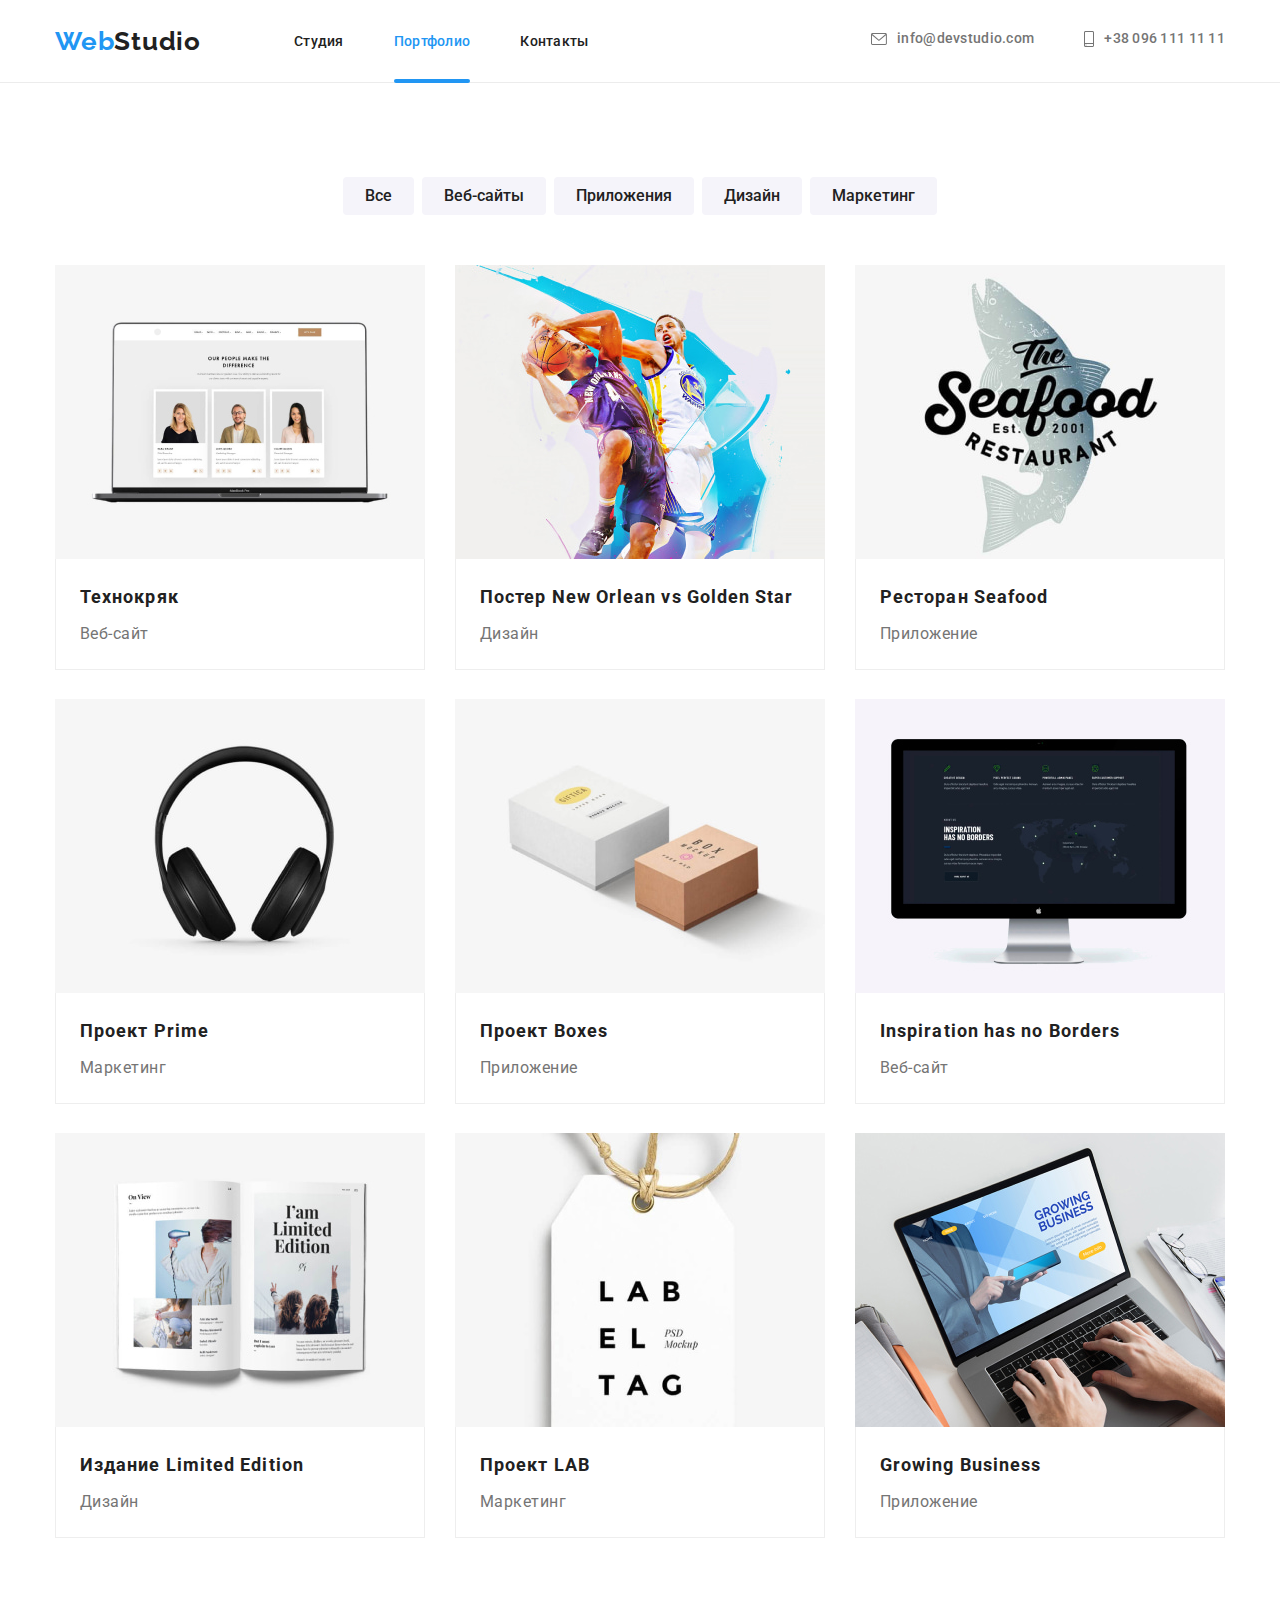
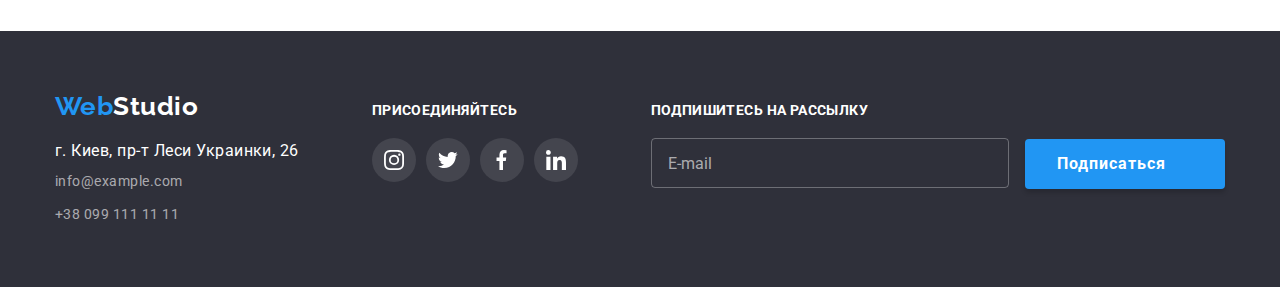
==== portfolio.html @ e4279a94 "create" ====
<!DOCTYPE html>
<html lang="en">
  <head>
    <meta charset="UTF-8" />
    <meta http-equiv="X-UA-Compatible" content="IE=edge" />
    <meta name="viewport" content="width=device-width, initial-scale=1.0" />
    <title>Portfolio</title>
    <link rel="preconnect" href="https://fonts.googleapis.com" />
    <link rel="preconnect" href="https://fonts.gstatic.com" crossorigin />
    <link
      href="https://fonts.googleapis.com/css2?family=Raleway:wght@700&family=Roboto:wght@400;500;700;900&display=swap"
      rel="stylesheet"
    />
    <link
      rel="stylesheet"
      href="https://cdnjs.cloudflare.com/ajax/libs/modern-normalize/1.1.0/modern-normalize.min.css"
    />
    <link rel="stylesheet" href="./css/style.css" />
  </head>
  <body>
    <header class="header">
      <div class="container container-header">
        <nav class="site-nav-list">
          <a href="./" class="logo"><span>Web</span>Studio</a>
          <ul class="nav">
            <li class="item nav-item"><a href="./" class="nav-link">Студия</a></li>
            <li class="item nav-item">
              <a href="./portfolio.html" class="nav-link current">Портфолио</a>
            </li>
            <li class="item nav-item"><a href="./" class="nav-link">Контакты</a></li>
          </ul>
        </nav>
        <ul class="auth-nav">
          <li class="item auth-nav-item">
            <a href="mailto:info@devstudio.com" class="auth-nav-link">
              <svg class="icon-envelope">
                <use href="./images/icons.svg#icon-envelope"></use>
              </svg>
              info@devstudio.com
            </a>
          </li>
          <li class="item auth-nav-item">
            <a href="tel:+380961111111" class="auth-nav-link">
              <svg class="icon-smartphone">
                <use href="./images/icons.svg#icon-smartphone"></use>
              </svg>
              +38 096 111 11 11</a
            >
          </li>
        </ul>
      </div>
    </header>
    <main>
      <section class="section portfolio">
        <div class="container">
          <h1 class="portfolio-title visually-hidden">Portfolio</h1>
          <ul class="filtr">
            <li class="item filtr-item"><button type="button" class="filtr-btn">Все</button></li>
            <li class="item filtr-item">
              <button type="button" class="filtr-btn">Веб-сайты</button>
            </li>
            <li class="item filtr-item">
              <button type="button" class="filtr-btn">Приложения</button>
            </li>
            <li class="item filtr-item">
              <button type="button" class="filtr-btn">Дизайн</button>
            </li>
            <li class="item filtr-item">
              <button type="button" class="filtr-btn">Маркетинг</button>
            </li>
          </ul>
          <ul class="projects">
            <li class="item projects-card">
              <a href="" class="link projects-card-link">
                <article>
                  <div class="card-thumb">
                    <img
                      src="./images/project-1.jpg"
                      alt="Скриншот сайта"
                      width="370"
                      class="project-img"
                    />
                    <div class="card-overley">
                      <p class="card-overlay-text">
                        Технокряк это современная площадка распространения коронавируса. Компании
                        используют эту платформу для цифрового шпионажа и атак на защищённые сервера
                        конкурентов.
                      </p>
                    </div>
                  </div>
                  <div class="card-title">
                    <h2 class="projects-title">Технокряк</h2>
                    <p class="projects-text">Веб-сайт</p>
                  </div>
                </article></a
              >
            </li>
            <li class="item projects-card">
              <a href="" class="link projects-card-link">
                <article>
                  <div class="card-thumb">
                    <img
                      src="./images/project-2.jpg"
                      alt="Постер баскетболисты"
                      width="370"
                      class="project-img"
                    />
                    <div class="card-overley">
                      <p class="card-overlay-text">
                        Технокряк это современная площадка распространения коронавируса. Компании
                        используют эту платформу для цифрового шпионажа и атак на защищённые сервера
                        конкурентов.
                      </p>
                    </div>
                  </div>
                  <div class="card-title">
                    <h2 class="projects-title">Постер New Orlean vs Golden Star</h2>
                    <p class="projects-text">Дизайн</p>
                  </div>
                </article></a
              >
            </li>
            <li class="item projects-card">
              <a href="" class="link projects-card-link">
                <article>
                  <div class="card-thumb">
                    <img
                      src="./images/project-3.jpg"
                      alt="Логотип ресторана"
                      width="370"
                      class="project-img"
                    />
                    <div class="card-overley">
                      <p class="card-overlay-text">
                        Технокряк это современная площадка распространения коронавируса. Компании
                        используют эту платформу для цифрового шпионажа и атак на защищённые сервера
                        конкурентов.
                      </p>
                    </div>
                  </div>
                  <div class="card-title">
                    <h2 class="projects-title">Ресторан Seafood</h2>
                    <p class="projects-text">Приложение</p>
                  </div>
                </article></a
              >
            </li>
            <li class="item projects-card">
              <a href="" class="link projects-card-link">
                <article>
                  <div class="card-thumb">
                    <img
                      src="./images/project-4.jpg"
                      alt="Наушники"
                      width="370"
                      class="project-img"
                    />
                    <div class="card-overley">
                      <p class="card-overlay-text">
                        Технокряк это современная площадка распространения коронавируса. Компании
                        используют эту платформу для цифрового шпионажа и атак на защищённые сервера
                        конкурентов.
                      </p>
                    </div>
                  </div>
                  <div class="card-title">
                    <h2 class="projects-title">Проект Prime</h2>
                    <p class="projects-text">Маркетинг</p>
                  </div>
                </article></a
              >
            </li>
            <li class="item projects-card">
              <a href="" class="link projects-card-link">
                <article>
                  <div class="card-thumb">
                    <img
                      src="./images/project-5.jpg"
                      alt="Коробки"
                      width="370"
                      class="project-img"
                    />
                    <div class="card-overley">
                      <p class="card-overlay-text">
                        Технокряк это современная площадка распространения коронавируса. Компании
                        используют эту платформу для цифрового шпионажа и атак на защищённые сервера
                        конкурентов.
                      </p>
                    </div>
                  </div>
                  <div class="card-title">
                    <h2 class="projects-title">Проект Boxes</h2>
                    <p class="projects-text">Приложение</p>
                  </div>
                </article></a
              >
            </li>
            <li class="item projects-card">
              <a href="" class="link projects-card-link">
                <article>
                  <div class="card-thumb">
                    <img
                      src="./images/project-6.jpg"
                      alt="Скриншот сайта"
                      width="370"
                      class="project-img"
                    />
                    <div class="card-overley">
                      <p class="card-overlay-text">
                        Технокряк это современная площадка распространения коронавируса. Компании
                        используют эту платформу для цифрового шпионажа и атак на защищённые сервера
                        конкурентов.
                      </p>
                    </div>
                  </div>
                  <div class="card-title">
                    <h2 class="projects-title">Inspiration has no Borders</h2>
                    <p class="projects-text">Веб-сайт</p>
                  </div>
                </article></a
              >
            </li>
            <li class="item projects-card">
              <a href="" class="link projects-card-link">
                <article>
                  <div class="card-thumb">
                    <img
                      src="./images/project-7.jpg"
                      alt="Брошюра"
                      width="370"
                      class="project-img"
                    />
                    <div class="card-overley">
                      <p class="card-overlay-text">
                        Технокряк это современная площадка распространения коронавируса. Компании
                        используют эту платформу для цифрового шпионажа и атак на защищённые сервера
                        конкурентов.
                      </p>
                    </div>
                  </div>
                  <div class="card-title">
                    <h2 class="projects-title">Издание Limited Edition</h2>
                    <p class="projects-text">Дизайн</p>
                  </div>
                </article></a
              >
            </li>
            <li class="item projects-card">
              <a href="" class="link projects-card-link">
                <article>
                  <div class="card-thumb">
                    <img src="./images/project-8.jpg" alt="Бирка" width="370" class="project-img" />
                    <div class="card-overley">
                      <p class="card-overlay-text">
                        Технокряк это современная площадка распространения коронавируса. Компании
                        используют эту платформу для цифрового шпионажа и атак на защищённые сервера
                        конкурентов.
                      </p>
                    </div>
                  </div>
                  <div class="card-title">
                    <h2 class="projects-title">Проект LAB</h2>
                    <p class="projects-text">Маркетинг</p>
                  </div>
                </article></a
              >
            </li>
            <li class="item projects-card">
              <a href="" class="link projects-card-link">
                <article>
                  <div class="card-thumb">
                    <img
                      src="./images/project-9.jpg"
                      alt="Ноутбук"
                      width="370"
                      class="project-img"
                    />
                    <div class="card-overley">
                      <p class="card-overlay-text">
                        Технокряк это современная площадка распространения коронавируса. Компании
                        используют эту платформу для цифрового шпионажа и атак на защищённые сервера
                        конкурентов.
                      </p>
                    </div>
                  </div>
                  <div class="card-title">
                    <h2 class="projects-title">Growing Business</h2>
                    <p class="projects-text">Приложение</p>
                  </div>
                </article></a
              >
            </li>
          </ul>
        </div>
      </section>
    </main>
    <footer class="footer">
      <div class="container footer-container">
        <div class="contacts">
          <a href="./" class="logo-footer"><span>Web</span>Studio</a>
          <address>
            <ul class="address-list">
              <li class="item adress-list-item">
                <a href="https://goo.gl/maps/uek1uiBaMwYKSRGh7" class="link address"
                  >г. Киев, пр-т Леси Украинки, 26</a
                >
              </li>
              <li class="item adress-list-item">
                <a href="mailto:info@example.com" class="link mail">info@example.com</a>
              </li>
              <li class="item adress-list-item">
                <a href="tel:+380991111111" class="link tel">+38 099 111 11 11</a>
              </li>
            </ul>
          </address>
        </div>

        <div class="subscribe">
          <h3 class="subscribe-title">присоединяйтесь</h3>
          <ul class="subscribe-list">
            <li class="item subscribe-item">
              <a href="#" class="footer-icon-social">
                <svg class="icon-social">
                  <use href="./images/icons.svg#icon-instagram"></use>
                </svg>
              </a>
            </li>
            <li class="item subscribe-item">
              <a href="#" class="footer-icon-social">
                <svg class="icon-social">
                  <use href="./images/icons.svg#icon-twitter"></use>
                </svg>
              </a>
            </li>
            <li class="item subscribe-item">
              <a href="#" class="footer-icon-social">
                <svg class="icon-social">
                  <use href="./images/icons.svg#icon-facebook"></use>
                </svg>
              </a>
            </li>
            <li class="item subscribe-item">
              <a href="#" class="footer-icon-social">
                <svg class="icon-social">
                  <use href="./images/icons.svg#icon-linkedin"></use>
                </svg>
              </a>
            </li>
          </ul>
        </div>
        <form class="mailing">
          <h3 class="subscribe-title">Подпишитесь на рассылку</h3>
          <label name="" class="subscribe-form">
            <input type="text" placeholder="E-mail" class="subscribe-submit" />
          </label>
          <button type="submit" class="subscribe-btn">Подписаться</button>
        </form>
      </div>
    </footer>
  </body>
</html>
---- css/style.css ----
/* Палитра цветов 
    основной цвет фона  #FFFFFF
    доп цвет фона #F5F4FA;

    основной цвет текста #212121
    доп цвет текста #757575
    белый текст #FFFFFF

    акцентный цвет #2196F3

    цвет футер #2F303A;
*/

/* Fonts
logo : Raleway Weight  700 
header: Roboto Weight 500
hero: Roboto Weight 900
hero-btn^ Roboto Weight 700
h2,  Roboto Weight 700
text Roboto Weight 400
h3 Roboto Weight 500
footer adress Roboto Weight 400
portfolio-btn Roboto Weight 500

*/

:root {
  --text-color: #212121;
  --text-color-add: #757575;
  --accent-color: #2196f3;
  --primary-white-color: #ffffff;
  --secondary-background-color: #f5f4fa;
  --background-color-add: #2f303a;
  --project-card-gap: 30px;
  --social-link-color: #afb1b8;
}

body {
  background-color: var(--primary-white-color);
  font-family: 'Roboto', sans-serif;
  letter-spacing: 0.03em;
}

.item {
  list-style: none;
  padding: 0;
  margin: 0;
}
.link {
  text-decoration: none;
  font-style: normal;
}

h1,
h2,
h3,
h4,
h5,
h6,
p,
ul {
  margin-top: 0;
  margin-bottom: 0;
  padding-left: 0;
  padding-right: 0;
}

img {
  display: block;
  max-width: 100%;
  height: auto;
}

.container {
  width: 1200px;
  padding-left: 15px;
  padding-right: 15px;
  margin-left: auto;
  margin-right: auto;
}

.visually-hidden {
  position: absolute;
  clip: rect(0 0 0 0);
  width: 1px;
  height: 1px;
  margin: -1px;
}

/* Header */

.header {
  border-bottom: 1px solid #ececec;
}
.container-header {
  display: flex;
  align-items: center;
}

.logo {
  font-family: 'Raleway', sans-serif;
  letter-spacing: 0.03em;
  font-weight: 700;
  font-size: 26px;
  line-height: 1.19;
  text-decoration: none;
  color: var(--text-color);
  margin-right: 93px;
}

.logo span {
  color: var(--accent-color);
}
.site-nav-list {
  display: flex;
  align-items: center;
}
.nav {
  display: flex;
  padding-top: 32px;
  padding-bottom: 32px;
}

.nav-item:not(:last-child) {
  margin-right: 50px;
}

.nav-link,
.auth-nav-link {
  font-weight: 500;
  font-size: 14px;
  line-height: 1.14;
  letter-spacing: 0.02em;
  text-decoration: none;
  color: var(--text-color);
  transition: color 250ms cubic-bezier(0.4, 0, 0.2, 1);
}
.nav-link:hover,
.nav-link:focus {
  color: var(--accent-color);
}
.nav .nav-link.current {
  position: relative;
  color: var(--accent-color);
  padding-bottom: 32px;
}

.current::before {
  display: inline-block;
  content: '';
  background-color: var(--accent-color);
  height: 4px;
  width: 100%;
  border-radius: 2px;
  position: absolute;
  bottom: 0;
  left: 0;
  margin-bottom: -2px;
}

.auth-nav {
  display: flex;
  margin-left: auto;
}

.icon-envelope {
  margin-right: 10px;
  width: 16px;
  height: 12px;
  fill: currentColor;
}

.icon-smartphone {
  margin-right: 10px;
  width: 10px;
  height: 16px;
  fill: currentColor;
}

.auth-nav-item:not(:first-child) {
  margin-left: 50px;
}

.auth-nav-link {
  color: var(--text-color-add);
  display: inline-flex;
  align-items: center;
  transition: color 250ms cubic-bezier(0.4, 0, 0.2, 1);
}

.auth-nav-link:hover,
.auth-nav-link:focus {
  color: var(--accent-color);
}
/* body */
/* Hero section */
.hero {
  max-width: 1600px;
  margin-left: auto;
  margin-right: auto;
  background-image: linear-gradient(rgba(47, 48, 58, 0.4), rgba(47, 48, 58, 0.4)),
    url('../images/background-hero.jpg');
  background-color: var(--background-color-add);
  background-size: cover;
  background-repeat: no-repeat;
  background-position: center;
  text-align: center;
  padding-top: 200px;
  padding-bottom: 200px;
}
.hero-title {
  margin-bottom: 30px;
  font-weight: 900;
  font-size: 44px;
  line-height: 1.36;
  letter-spacing: 0.06em;
  text-transform: uppercase;
  color: var(--primary-white-color);
}

.hero-btn,
.modal-submit-button,
.subscribe-btn {
  font-family: inherit;
  font-weight: 700;
  font-size: 16px;
  line-height: 1.88;
  letter-spacing: 0.06em;
  display: inline-block;
  color: var(--primary-white-color);
  background-color: var(--accent-color);
  border: none;
  min-width: 200px;
  border-radius: 4px;
  box-shadow: 0px 4px 4px rgba(0, 0, 0, 0.15);
  cursor: pointer;
  padding: 10px 32px;
  transition: background-color 250ms cubic-bezier(0.4, 0, 0.2, 1);
}

.hero-btn:hover,
.hero-btn:focus {
  background-color: #188ce8;
}
/* Particular section */
.section {
  padding-top: 94px;
  padding-bottom: 94px;
}

.particular {
  padding-bottom: 0;
}
.icon-block {
  width: 270px;
  height: 120px;
  margin-bottom: 30px;
  display: flex;
  justify-content: center;
  align-items: center;
  background-color: var(--secondary-background-color);
}
.icon-particular {
  width: 70px;
  height: 70px;
}
.particular-list {
  display: flex;
}
.particular-item {
  margin-right: 30px;
}

.particular-item:last-child {
  margin-right: 0;
}

.section-title {
  font-weight: 700;
  font-size: 36px;
  line-height: 1.17;
  text-align: center;
  color: var(--text-color);
  margin-bottom: 50px;
}

.particular-title {
  font-weight: 700;
  font-size: 14px;
  line-height: 1.14;
  text-transform: uppercase;
  color: var(--text-color);
  margin-bottom: 10px;
}

.particular-text {
  font-size: 14px;
  line-height: 1.71;
  color: var(--text-color-add);
}

/* Works-section */
.works-list {
  display: flex;
  justify-content: center;
}
.work-item {
  position: relative;
}

.work-item:not(:last-child) {
  margin-right: 30px;
}

.work-item-title {
  display: flex;
  font-weight: 700;
  font-size: 14px;
  line-height: 1.14;
  letter-spacing: 0.03em;
  text-transform: uppercase;
  color: var(--primary-white-color);
  background-color: rgba(47, 48, 58, 0.8);
  width: 100%;
  position: absolute;
  bottom: 0;
  left: 0;
  height: 70px;
  align-items: center;
  justify-content: center;
}

/* Command section */
.command {
  background-color: var(--secondary-background-color);
}

.command-list {
  display: flex;
}

.command-card {
  background-color: var(--primary-white-color);
  border-radius: 4px;
  box-shadow: 0px 1px 3px rgba(0, 0, 0, 0.12), 0px 1px 1px rgba(0, 0, 0, 0.14),
    0px 2px 1px rgba(0, 0, 0, 0.2);
  text-align: center;
  margin-right: 30px;
  overflow: hidden;
}

.command-card:last-child {
  margin-right: 0;
}

.command-card-title {
  padding: 30px 0;
}

.command-title {
  font-weight: 500;
  font-size: 16px;
  line-height: 1.19;
  color: var(--text-color);
  margin-bottom: 10px;
}

.command-text {
  margin-bottom: 16px;
  font-size: 16px;
  line-height: 1.19;
  color: var(--text-color-add);
}
.social-item {
  display: flex;
  justify-content: center;
}

.social-link {
  display: flex;
  justify-content: center;
  align-items: center;
  border-radius: 50%;
  height: 44px;
  width: 44px;
  color: var(--social-link-color);
  transition: color 250ms cubic-bezier(0.4, 0, 0.2, 1),
    background-color 250ms cubic-bezier(0.4, 0, 0.2, 1);
}

.social-link-item:not(:last-child) {
  margin-right: 10px;
}

.social-link:hover,
.social-link:focus {
  background-color: var(--accent-color);
  color: var(--primary-white-color);
}

.icon-social {
  width: 20px;
  height: 20px;
  fill: currentColor;
}

/* Client-section */
.client-list {
  display: flex;
  justify-content: center;
  margin-left: auto;
  margin-right: auto;
}

.client-item {
  width: 170px;
  height: 92px;

  margin-right: 30px;
}

.client-item:last-child {
  margin-right: 0;
}
.client-link {
  display: flex;
  justify-content: center;
  align-items: center;
  width: 100%;
  height: 100%;
  border: 1px solid var(--social-link-color);
  border-radius: 4px;
  color: var(--social-link-color);
  transition: color 250ms cubic-bezier(0.4, 0, 0.2, 1),
    border-color 250ms cubic-bezier(0.4, 0, 0.2, 1);
}

.icon-client {
  fill: currentColor;
  width: 106px;
  height: 60px;
}
.client-link:hover,
.client-link:focus {
  color: var(--accent-color);
  border-color: var(--accent-color);
}

/* Footer */

.footer {
  background-color: var(--background-color-add);
  padding-top: 60px;
  padding-bottom: 60px;
}
.footer-container {
  display: flex;
  align-items: baseline;
  justify-content: space-between;
}

.subscribe-title {
  font-weight: 700;
  font-size: 14px;
  line-height: 16px;
  letter-spacing: 0.03em;
  text-transform: uppercase;
  color: var(--primary-white-color);
}

.subscribe-list {
  display: flex;
  margin-top: 20px;
}

.subscribe-btn:hover,
.subscribe-btn:focus {
  background-color: #188ce8;
}

.logo-footer {
  display: inline-block;
  margin-bottom: 20px;
  font-family: Raleway;
  font-weight: 700;
  font-size: 26px;
  line-height: 1.19;
  text-decoration: none;
  color: var(--primary-white-color);
}

.logo-footer span {
  color: var(--accent-color);
}

.adress-list-item:not(:last-child) {
  margin-bottom: 9px;
}
.footer .address {
  color: var(--primary-white-color);
}

.footer .mail,
.footer .tel {
  font-size: 14px;
  line-height: 1.71;
  color: rgba(255, 255, 255, 0.6);
}
.subscribe-item:not(:last-child) {
  margin-right: 10px;
}

.footer-icon-social {
  height: 44px;
  width: 44px;
  display: flex;
  justify-content: center;
  align-items: center;
  border-radius: 50%;
  color: var(--primary-white-color);
  background-color: rgba(255, 255, 255, 0.1);
  transition: color 250ms cubic-bezier(0.4, 0, 0.2, 1),
    background-color 250ms cubic-bezier(0.4, 0, 0.2, 1);
}

.footer-icon-social:last-child {
  margin-right: 0;
}

.footer-icon-social:hover,
.footer-icon-social:focus {
  background-color: var(--accent-color);
}

.subscribe-form {
  display: inline-block;
  margin-right: 12px;
  margin-top: 20px;
}

.subscribe-submit {
  width: 358px;
  height: 50px;
  border: 1px solid rgba(255, 255, 255, 0.3);
  border-radius: 4px;
  background-color: transparent;
  padding: 15px 16px;
  color: rgba(255, 255, 255, 0.6);
  font-family: inherit;
}

.subscribe-submit::placeholder {
  color: rgba(255, 255, 255, 0.6);
}
.subscribe-btn {
  display: inline-flex;
  align-items: center;
}

.send-icon {
  width: 24px;
  height: 24px;
  fill: var(--primary-white-color);
  margin-left: 10px;
}
/* Portfolio */

/* Filtr */
.filtr {
  display: flex;
  justify-content: center;
  margin-bottom: 50px;
}
.filtr-item {
  margin-right: 8px;
}

.filtr-item:last-child {
  margin-right: 0;
}

.filtr-btn {
  font-family: Roboto;
  font-weight: 500;
  font-size: 16px;
  line-height: 1.62;
  text-align: center;
  background-color: var(--secondary-background-color);
  border: none;
  border-radius: 4px;
  color: var(--text-color);
  padding: 6px 22px;

  transition: color 250ms cubic-bezier(0.4, 0, 0.2, 1),
    background-color 250ms cubic-bezier(0.4, 0, 0.2, 1),
    box-shadow 250ms cubic-bezier(0.4, 0, 0.2, 1);
}

.filtr-btn:hover,
.filtr-btn:focus {
  background-color: var(--accent-color);
  color: var(--primary-white-color);
  box-shadow: 0px 3px 1px rgba(0, 0, 0, 0.1), 0px 1px 2px rgba(0, 0, 0, 0.08),
    0px 2px 2px rgba(0, 0, 0, 0.12);
  cursor: pointer;
}

/* Projects */
.projects {
  display: flex;
  flex-wrap: wrap;
  margin-top: calc(-1 * var(--project-card-gap));
  margin-left: calc(-1 * var(--project-card-gap));
}
.projects-card {
  background-color: var(--primary-white-color);
  margin-left: var(--project-card-gap);
  margin-top: var(--project-card-gap);
}
.projects-card-link {
  display: block;
  width: 370px;
  height: 404px;
  transition: box-shadow 250ms cubic-bezier(0.4, 0, 0.2, 1);
}

.projects-card-link:hover,
.projects-card-link:focus {
  box-shadow: 0px 1px 1px rgba(0, 0, 0, 0.12), 0px 4px 4px rgba(0, 0, 0, 0.06),
    1px 4px 6px rgba(0, 0, 0, 0.16);
}

.card-thumb {
  position: relative;
  overflow: hidden;
}
.card-overley {
  background-color: rgba(33, 150, 243, 0.9);
  position: absolute;
  left: 0;
  top: 0;
  width: 100%;
  height: 100%;
  padding: 63px 24px;
  transform: translateY(100%);
  transition: transform 250ms cubic-bezier(0.4, 0, 0.2, 1);
}

.projects-card-link:hover .card-overley,
.projects-card-link:focus .card-overley {
  transform: translateY(0);
}

.card-overlay-text {
  font-weight: 400;
  font-size: 18px;
  line-height: 1.56;
  letter-spacing: 0.03em;
  color: var(--primary-white-color);
}
.card-title {
  padding: 20px 24px;
  border: 1px solid #eeeeee;
  border-top: none;
}

.projects-title {
  font-weight: 700;
  font-size: 18px;
  line-height: 2;
  letter-spacing: 0.06em;
  color: var(--text-color);
  margin-bottom: 4px;
}

.projects-text {
  font-size: 16px;
  line-height: 1.88;
  color: var(--text-color-add);
}

/* Modal */
.backdrop.is-hidden {
  opacity: 0;
  pointer-events: none;
  visibility: visible;
}

.backdrop {
  position: fixed;
  top: 0;
  left: 0;
  width: 100%;
  height: 100%;
  background-color: rgba(0, 0, 0, 0.2);
  opacity: 1;
  transition: opacity 300ms cubic-bezier(0.4, 0, 0.2, 1);
}

.backdrop.is-hidden .modal {
  transform: translate(-50%, -50%) scale(1.2);
}

.modal {
  position: absolute;
  left: 50%;
  top: 50%;
  transform: translate(-50%, -50%) scale(1);
  transition: transform 300ms cubic-bezier(0.4, 0, 0.2, 1);
  width: 528px;
  min-height: 581px;
  background-color: var(--primary-white-color);
  box-shadow: 0px 1px 3px rgba(0, 0, 0, 0.12), 0px 1px 1px rgba(0, 0, 0, 0.14),
    0px 2px 1px rgba(0, 0, 0, 0.2);
  border-radius: 4px;
  padding: 40px;
}
.button-close {
  width: 30px;
  height: 30px;
  background: #ffffff;
  border: 1px solid rgba(0, 0, 0, 0.1);
  border-radius: 50%;
  display: flex;
  justify-content: center;
  align-items: center;
  position: absolute;
  top: 8px;
  right: 8px;
  cursor: pointer;
}

.button-close:hover .icon-close {
  fill: var(--accent-color);
}

.icon-close {
  width: 11px;
  height: 11px;
  fill: black;
  transition: fill 300ms cubic-bezier(0.4, 0, 0.2, 1);
}

.modal-title {
  display: inline-block;
  font-weight: 700;
  font-size: 20px;
  line-height: 1.15;
  text-align: center;
  letter-spacing: 0.03em;
  color: var(--text-color);
  margin-bottom: 12px;
}

.form-input-box {
  display: block;
  position: relative;
  font-family: inherit;
  font-weight: 400;
  font-size: 12px;
  line-height: 1.17;
  letter-spacing: 0.01em;
  color: var(--text-color-add);
  margin-bottom: 10px;
}

.form-input {
  width: 100%;
  border: 1px solid rgba(33, 33, 33, 0.2);
  border-radius: 4px;
  height: 40px;
  padding: 0 10px 0 42px;
  margin-top: 4px;
  color: var(--text-color);
  transition: order-color 250ms cubic-bezier(0.4, 0, 0.2, 1);
}

.form-input:focus {
  outline: none;
  border-color: var(--accent-color);
}

.modal-input-icon {
  position: absolute;
  top: 50%;
  left: 12px;
  height: 18px;
  width: 18px;
  color: var(--text-color);
  transition: fill 250ms cubic-bezier(0.4, 0, 0.2, 1);
}

.form-input:focus + .modal-input-icon {
  fill: var(--accent-color);
}

.textarea-box {
  margin-bottom: 20px;
}

.textarea-input {
  display: block;
  min-height: 120px;
  padding: 12px 16px;
  resize: none;
  font-family: inherit;
}

.textarea-input::placeholder {
  color: rgba(117, 117, 117, 0.5);
  font-family: inherit;
}

.policy-box {
  font-weight: 400;
  font-size: 14px;
  line-height: 1.71;
  letter-spacing: 0.03em;
  color: var(--text-color-add);
  display: flex;
  align-items: center;
  justify-content: center;
  cursor: pointer;
}

.policy-checkbox {
  position: absolute;
  clip: rect(0 0 0 0);
  width: 1px;
  height: 1px;
  margin: -1px;
}

.policy-box a {
  margin-left: 4px;
  color: var(--accent-color);
}

.modal-submit-button {
  display: block;
  margin: 0 auto;
  margin-top: 30px;
}

.modal-submit-button:hover,
.modal-submit-button:focus {
  background-color: #188ce8;
}

.check-icon {
  height: 16px;
  width: 16px;
  fill: transparent;
  border: 2px solid black;
  border-radius: 2px;
  margin-right: 7px;
  transition: background-color 250ms cubic-bezier(0.4, 0, 0.2, 1),
    fill 250ms cubic-bezier(0.4, 0, 0.2, 1), border 250ms cubic-bezier(0.4, 0, 0.2, 1);
}

.policy-checkbox:checked + .policy-box .check-icon {
  fill: var(--primary-white-color);
  background-color: var(--accent-color);
  border: 2px solid var(--accent-color);
}
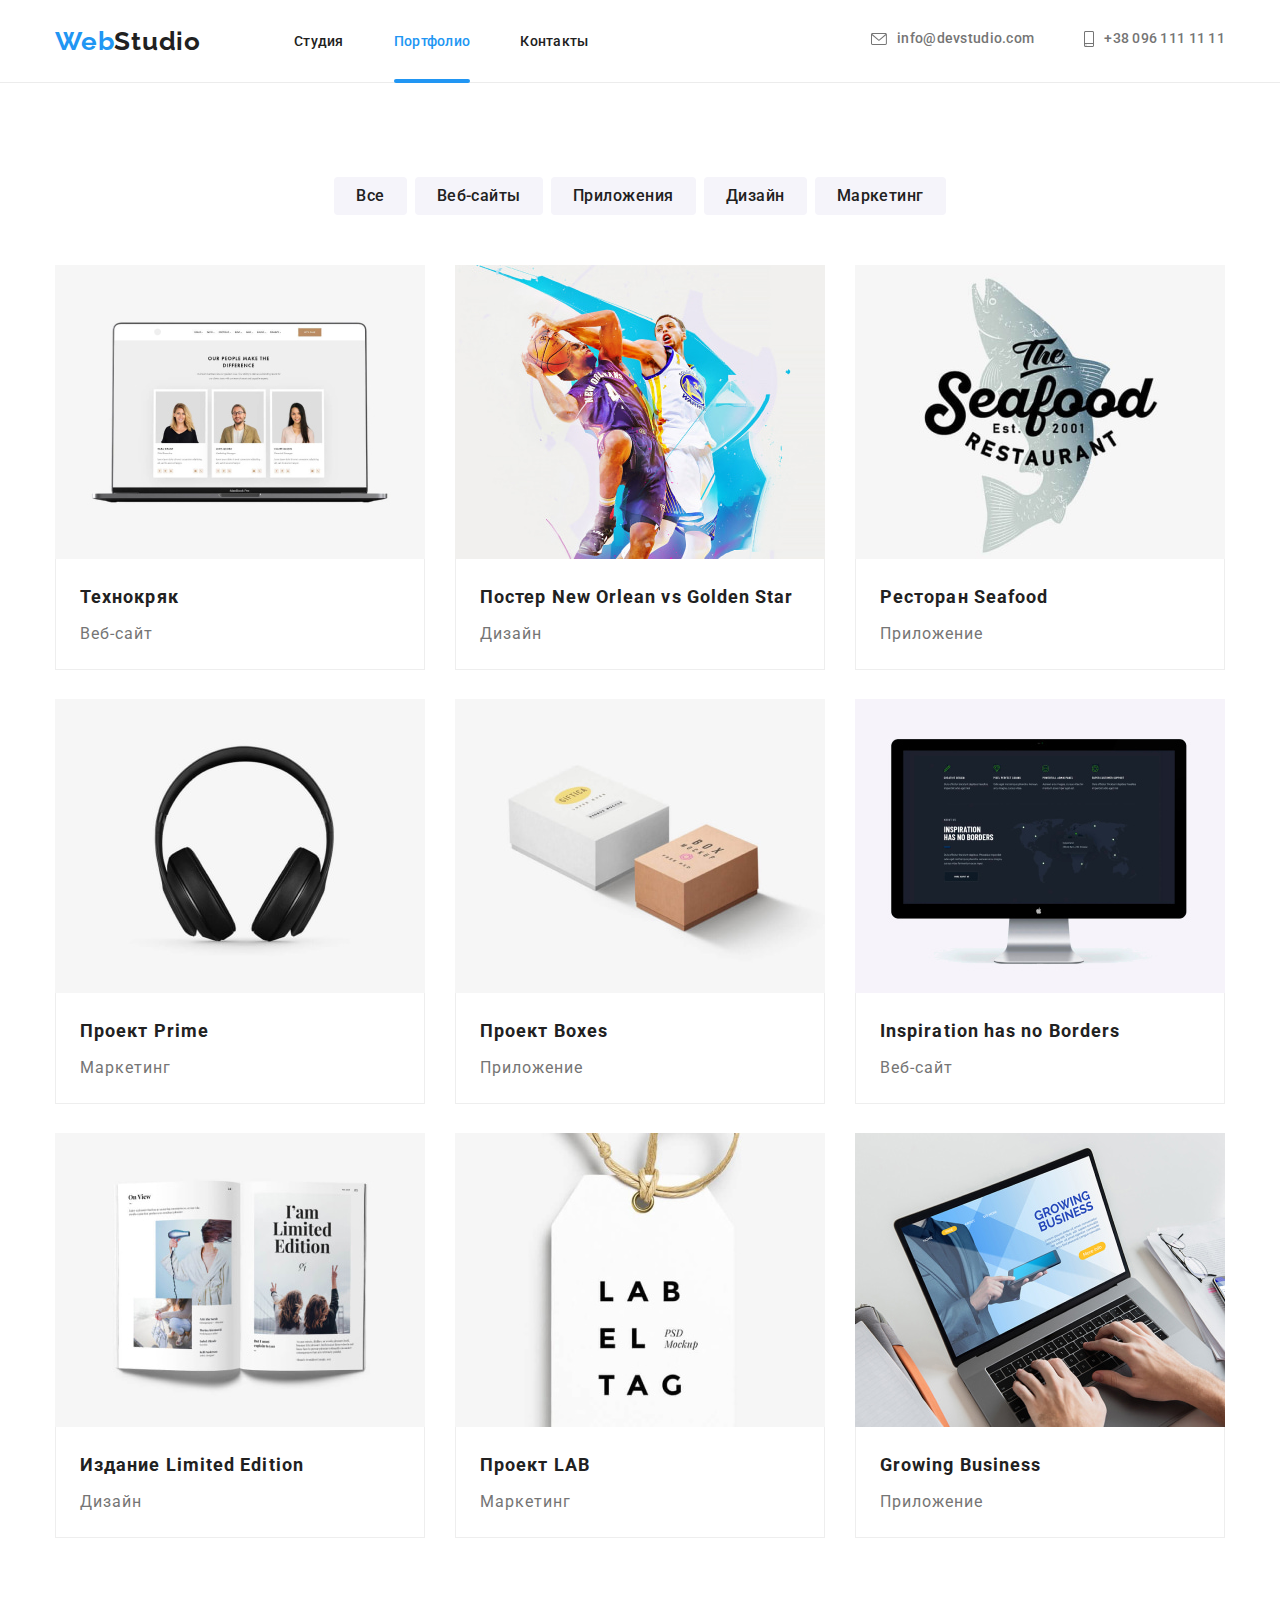
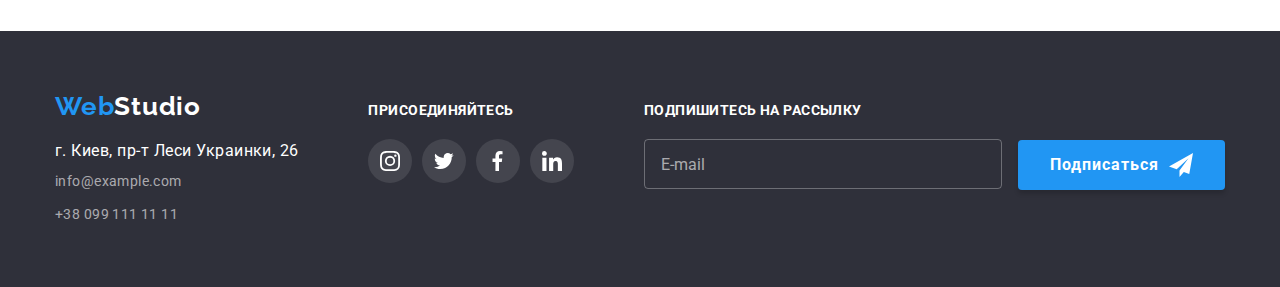
==== commit a8f62540: "sass" ====
--- a/portfolio.html
+++ b/portfolio.html
@@ -15,33 +15,37 @@
       rel="stylesheet"
       href="https://cdnjs.cloudflare.com/ajax/libs/modern-normalize/1.1.0/modern-normalize.min.css"
     />
-    <link rel="stylesheet" href="./css/style.css" />
+    <link rel="stylesheet" href="./css/main.min.css" />
   </head>
   <body>
     <header class="header">
-      <div class="container container-header">
-        <nav class="site-nav-list">
-          <a href="./" class="logo"><span>Web</span>Studio</a>
-          <ul class="nav">
-            <li class="item nav-item"><a href="./" class="nav-link">Студия</a></li>
-            <li class="item nav-item">
-              <a href="./portfolio.html" class="nav-link current">Портфолио</a>
-            </li>
-            <li class="item nav-item"><a href="./" class="nav-link">Контакты</a></li>
+      <div class="container header__container">
+        <nav class="site-nav">
+          <a href="./" class="logo header__logo"><span>Web</span>Studio</a>
+          <ul class="site-nav__list">
+            <li class="item site-nav__item">
+              <a href="./" class="site-nav__link">Студия</a>
+            </li>
+            <li class="item site-nav__item">
+              <a href="./portfolio.html" class="site-nav__link site-nav__link--current"
+                >Портфолио</a
+              >
+            </li>
+            <li class="item site-nav__itemm"><a href="./" class="site-nav__link">Контакты</a></li>
           </ul>
         </nav>
         <ul class="auth-nav">
-          <li class="item auth-nav-item">
-            <a href="mailto:info@devstudio.com" class="auth-nav-link">
-              <svg class="icon-envelope">
+          <li class="item auth-nav__item">
+            <a href="mailto:info@devstudio.com" class="auth-nav__link">
+              <svg class="auth-nav__icon-envelope">
                 <use href="./images/icons.svg#icon-envelope"></use>
               </svg>
               info@devstudio.com
             </a>
           </li>
-          <li class="item auth-nav-item">
-            <a href="tel:+380961111111" class="auth-nav-link">
-              <svg class="icon-smartphone">
+          <li class="item auth-nav__item">
+            <a href="tel:+380961111111" class="auth-nav__link">
+              <svg class="auth-nav__icon-smartphone">
                 <use href="./images/icons.svg#icon-smartphone"></use>
               </svg>
               +38 096 111 11 11</a
@@ -53,239 +57,244 @@
     <main>
       <section class="section portfolio">
         <div class="container">
-          <h1 class="portfolio-title visually-hidden">Portfolio</h1>
+          <h1 class="portfolio__title visually-hidden">Portfolio</h1>
           <ul class="filtr">
-            <li class="item filtr-item"><button type="button" class="filtr-btn">Все</button></li>
-            <li class="item filtr-item">
-              <button type="button" class="filtr-btn">Веб-сайты</button>
-            </li>
-            <li class="item filtr-item">
-              <button type="button" class="filtr-btn">Приложения</button>
-            </li>
-            <li class="item filtr-item">
-              <button type="button" class="filtr-btn">Дизайн</button>
-            </li>
-            <li class="item filtr-item">
-              <button type="button" class="filtr-btn">Маркетинг</button>
+            <li class="item filtr__item"><button type="button" class="filtr__btn">Все</button></li>
+            <li class="item filtr__item">
+              <button type="button" class="filtr__btn">Веб-сайты</button>
+            </li>
+            <li class="item filtr__item">
+              <button type="button" class="filtr__btn">Приложения</button>
+            </li>
+            <li class="item filtr__item">
+              <button type="button" class="filtr__btn">Дизайн</button>
+            </li>
+            <li class="item filtr__item">
+              <button type="button" class="filtr__btn">Маркетинг</button>
             </li>
           </ul>
-          <ul class="projects">
-            <li class="item projects-card">
-              <a href="" class="link projects-card-link">
-                <article>
-                  <div class="card-thumb">
+          <ul class="project">
+            <li class="item project__grid">
+              <a href="" class="link project__link">
+                <article>
+                  <div class="project__thumb">
                     <img
                       src="./images/project-1.jpg"
                       alt="Скриншот сайта"
                       width="370"
-                      class="project-img"
-                    />
-                    <div class="card-overley">
-                      <p class="card-overlay-text">
-                        Технокряк это современная площадка распространения коронавируса. Компании
-                        используют эту платформу для цифрового шпионажа и атак на защищённые сервера
-                        конкурентов.
-                      </p>
-                    </div>
-                  </div>
-                  <div class="card-title">
-                    <h2 class="projects-title">Технокряк</h2>
-                    <p class="projects-text">Веб-сайт</p>
-                  </div>
-                </article></a
-              >
-            </li>
-            <li class="item projects-card">
-              <a href="" class="link projects-card-link">
-                <article>
-                  <div class="card-thumb">
+                      class="project__img"
+                    />
+                    <div class="project__overley">
+                      <p class="project__text">
+                        Технокряк это современная площадка распространения коронавируса. Компании
+                        используют эту платформу для цифрового шпионажа и атак на защищённые сервера
+                        конкурентов.
+                      </p>
+                    </div>
+                  </div>
+                  <div class="project__card">
+                    <h2 class="project__title">Технокряк</h2>
+                    <p class="project__subtitle">Веб-сайт</p>
+                  </div>
+                </article></a
+              >
+            </li>
+            <li class="item project__grid">
+              <a href="" class="link project__link">
+                <article>
+                  <div class="project__thumb">
                     <img
                       src="./images/project-2.jpg"
                       alt="Постер баскетболисты"
                       width="370"
-                      class="project-img"
-                    />
-                    <div class="card-overley">
-                      <p class="card-overlay-text">
-                        Технокряк это современная площадка распространения коронавируса. Компании
-                        используют эту платформу для цифрового шпионажа и атак на защищённые сервера
-                        конкурентов.
-                      </p>
-                    </div>
-                  </div>
-                  <div class="card-title">
-                    <h2 class="projects-title">Постер New Orlean vs Golden Star</h2>
-                    <p class="projects-text">Дизайн</p>
-                  </div>
-                </article></a
-              >
-            </li>
-            <li class="item projects-card">
-              <a href="" class="link projects-card-link">
-                <article>
-                  <div class="card-thumb">
+                      class="project__img"
+                    />
+                    <div class="project__overley">
+                      <p class="project__text">
+                        Технокряк это современная площадка распространения коронавируса. Компании
+                        используют эту платформу для цифрового шпионажа и атак на защищённые сервера
+                        конкурентов.
+                      </p>
+                    </div>
+                  </div>
+                  <div class="project__card">
+                    <h2 class="project__title">Постер New Orlean vs Golden Star</h2>
+                    <p class="project__subtitle">Дизайн</p>
+                  </div>
+                </article></a
+              >
+            </li>
+            <li class="item project__grid">
+              <a href="" class="link project__link">
+                <article>
+                  <div class="project__thumb">
                     <img
                       src="./images/project-3.jpg"
                       alt="Логотип ресторана"
                       width="370"
-                      class="project-img"
-                    />
-                    <div class="card-overley">
-                      <p class="card-overlay-text">
-                        Технокряк это современная площадка распространения коронавируса. Компании
-                        используют эту платформу для цифрового шпионажа и атак на защищённые сервера
-                        конкурентов.
-                      </p>
-                    </div>
-                  </div>
-                  <div class="card-title">
-                    <h2 class="projects-title">Ресторан Seafood</h2>
-                    <p class="projects-text">Приложение</p>
-                  </div>
-                </article></a
-              >
-            </li>
-            <li class="item projects-card">
-              <a href="" class="link projects-card-link">
-                <article>
-                  <div class="card-thumb">
+                      class="project__img"
+                    />
+                    <div class="project__overley">
+                      <p class="project__text">
+                        Технокряк это современная площадка распространения коронавируса. Компании
+                        используют эту платформу для цифрового шпионажа и атак на защищённые сервера
+                        конкурентов.
+                      </p>
+                    </div>
+                  </div>
+                  <div class="project__card">
+                    <h2 class="project__title">Ресторан Seafood</h2>
+                    <p class="project__subtitle">Приложение</p>
+                  </div>
+                </article></a
+              >
+            </li>
+            <li class="item project__grid">
+              <a href="" class="link project__link">
+                <article>
+                  <div class="project__thumb">
                     <img
                       src="./images/project-4.jpg"
                       alt="Наушники"
                       width="370"
-                      class="project-img"
-                    />
-                    <div class="card-overley">
-                      <p class="card-overlay-text">
-                        Технокряк это современная площадка распространения коронавируса. Компании
-                        используют эту платформу для цифрового шпионажа и атак на защищённые сервера
-                        конкурентов.
-                      </p>
-                    </div>
-                  </div>
-                  <div class="card-title">
-                    <h2 class="projects-title">Проект Prime</h2>
-                    <p class="projects-text">Маркетинг</p>
-                  </div>
-                </article></a
-              >
-            </li>
-            <li class="item projects-card">
-              <a href="" class="link projects-card-link">
-                <article>
-                  <div class="card-thumb">
+                      class="project__img"
+                    />
+                    <div class="project__overley">
+                      <p class="project__text">
+                        Технокряк это современная площадка распространения коронавируса. Компании
+                        используют эту платформу для цифрового шпионажа и атак на защищённые сервера
+                        конкурентов.
+                      </p>
+                    </div>
+                  </div>
+                  <div class="project__card">
+                    <h2 class="project__title">Проект Prime</h2>
+                    <p class="project__subtitle">Маркетинг</p>
+                  </div>
+                </article></a
+              >
+            </li>
+            <li class="item project__grid">
+              <a href="" class="link project__link">
+                <article>
+                  <div class="project__thumb">
                     <img
                       src="./images/project-5.jpg"
                       alt="Коробки"
                       width="370"
-                      class="project-img"
-                    />
-                    <div class="card-overley">
-                      <p class="card-overlay-text">
-                        Технокряк это современная площадка распространения коронавируса. Компании
-                        используют эту платформу для цифрового шпионажа и атак на защищённые сервера
-                        конкурентов.
-                      </p>
-                    </div>
-                  </div>
-                  <div class="card-title">
-                    <h2 class="projects-title">Проект Boxes</h2>
-                    <p class="projects-text">Приложение</p>
-                  </div>
-                </article></a
-              >
-            </li>
-            <li class="item projects-card">
-              <a href="" class="link projects-card-link">
-                <article>
-                  <div class="card-thumb">
+                      class="project__img"
+                    />
+                    <div class="project__overley">
+                      <p class="project__text">
+                        Технокряк это современная площадка распространения коронавируса. Компании
+                        используют эту платформу для цифрового шпионажа и атак на защищённые сервера
+                        конкурентов.
+                      </p>
+                    </div>
+                  </div>
+                  <div class="project__card">
+                    <h2 class="project__title">Проект Boxes</h2>
+                    <p class="project__subtitle">Приложение</p>
+                  </div>
+                </article></a
+              >
+            </li>
+            <li class="item project__grid">
+              <a href="" class="link project__link">
+                <article>
+                  <div class="project__thumb">
                     <img
                       src="./images/project-6.jpg"
                       alt="Скриншот сайта"
                       width="370"
-                      class="project-img"
-                    />
-                    <div class="card-overley">
-                      <p class="card-overlay-text">
-                        Технокряк это современная площадка распространения коронавируса. Компании
-                        используют эту платформу для цифрового шпионажа и атак на защищённые сервера
-                        конкурентов.
-                      </p>
-                    </div>
-                  </div>
-                  <div class="card-title">
-                    <h2 class="projects-title">Inspiration has no Borders</h2>
-                    <p class="projects-text">Веб-сайт</p>
-                  </div>
-                </article></a
-              >
-            </li>
-            <li class="item projects-card">
-              <a href="" class="link projects-card-link">
-                <article>
-                  <div class="card-thumb">
+                      class="project__img"
+                    />
+                    <div class="project__overley">
+                      <p class="project__text">
+                        Технокряк это современная площадка распространения коронавируса. Компании
+                        используют эту платформу для цифрового шпионажа и атак на защищённые сервера
+                        конкурентов.
+                      </p>
+                    </div>
+                  </div>
+                  <div class="project__card">
+                    <h2 class="project__title">Inspiration has no Borders</h2>
+                    <p class="project__subtitle">Веб-сайт</p>
+                  </div>
+                </article></a
+              >
+            </li>
+            <li class="item project__grid">
+              <a href="" class="link project__link">
+                <article>
+                  <div class="project__thumb">
                     <img
                       src="./images/project-7.jpg"
                       alt="Брошюра"
                       width="370"
-                      class="project-img"
-                    />
-                    <div class="card-overley">
-                      <p class="card-overlay-text">
-                        Технокряк это современная площадка распространения коронавируса. Компании
-                        используют эту платформу для цифрового шпионажа и атак на защищённые сервера
-                        конкурентов.
-                      </p>
-                    </div>
-                  </div>
-                  <div class="card-title">
-                    <h2 class="projects-title">Издание Limited Edition</h2>
-                    <p class="projects-text">Дизайн</p>
-                  </div>
-                </article></a
-              >
-            </li>
-            <li class="item projects-card">
-              <a href="" class="link projects-card-link">
-                <article>
-                  <div class="card-thumb">
-                    <img src="./images/project-8.jpg" alt="Бирка" width="370" class="project-img" />
-                    <div class="card-overley">
-                      <p class="card-overlay-text">
-                        Технокряк это современная площадка распространения коронавируса. Компании
-                        используют эту платформу для цифрового шпионажа и атак на защищённые сервера
-                        конкурентов.
-                      </p>
-                    </div>
-                  </div>
-                  <div class="card-title">
-                    <h2 class="projects-title">Проект LAB</h2>
-                    <p class="projects-text">Маркетинг</p>
-                  </div>
-                </article></a
-              >
-            </li>
-            <li class="item projects-card">
-              <a href="" class="link projects-card-link">
-                <article>
-                  <div class="card-thumb">
+                      class="project__img"
+                    />
+                    <div class="project__overley">
+                      <p class="project__text">
+                        Технокряк это современная площадка распространения коронавируса. Компании
+                        используют эту платформу для цифрового шпионажа и атак на защищённые сервера
+                        конкурентов.
+                      </p>
+                    </div>
+                  </div>
+                  <div class="project__card">
+                    <h2 class="project__title">Издание Limited Edition</h2>
+                    <p class="project__subtitle">Дизайн</p>
+                  </div>
+                </article></a
+              >
+            </li>
+            <li class="item project__grid">
+              <a href="" class="link project__link">
+                <article>
+                  <div class="project__thumb">
+                    <img
+                      src="./images/project-8.jpg"
+                      alt="Бирка"
+                      width="370"
+                      class="project__img"
+                    />
+                    <div class="project__overley">
+                      <p class="project__text">
+                        Технокряк это современная площадка распространения коронавируса. Компании
+                        используют эту платформу для цифрового шпионажа и атак на защищённые сервера
+                        конкурентов.
+                      </p>
+                    </div>
+                  </div>
+                  <div class="project__card">
+                    <h2 class="project__title">Проект LAB</h2>
+                    <p class="project__subtitle">Маркетинг</p>
+                  </div>
+                </article></a
+              >
+            </li>
+            <li class="item project__grid">
+              <a href="" class="link project__link">
+                <article>
+                  <div class="project__thumb">
                     <img
                       src="./images/project-9.jpg"
                       alt="Ноутбук"
                       width="370"
-                      class="project-img"
-                    />
-                    <div class="card-overley">
-                      <p class="card-overlay-text">
-                        Технокряк это современная площадка распространения коронавируса. Компании
-                        используют эту платформу для цифрового шпионажа и атак на защищённые сервера
-                        конкурентов.
-                      </p>
-                    </div>
-                  </div>
-                  <div class="card-title">
-                    <h2 class="projects-title">Growing Business</h2>
-                    <p class="projects-text">Приложение</p>
+                      class="project__img"
+                    />
+                    <div class="project__overley">
+                      <p class="project__text">
+                        Технокряк это современная площадка распространения коронавируса. Компании
+                        используют эту платформу для цифрового шпионажа и атак на защищённые сервера
+                        конкурентов.
+                      </p>
+                    </div>
+                  </div>
+                  <div class="project__card">
+                    <h2 class="project__title">Growing Business</h2>
+                    <p class="project__subtitle">Приложение</p>
                   </div>
                 </article></a
               >
@@ -295,52 +304,52 @@
       </section>
     </main>
     <footer class="footer">
-      <div class="container footer-container">
+      <div class="container footer__container">
         <div class="contacts">
-          <a href="./" class="logo-footer"><span>Web</span>Studio</a>
+          <a href="./" class="logo footer__logo"><span>Web</span>Studio</a>
           <address>
-            <ul class="address-list">
-              <li class="item adress-list-item">
-                <a href="https://goo.gl/maps/uek1uiBaMwYKSRGh7" class="link address"
+            <ul class="contacts__list">
+              <li class="item contacts__item">
+                <a href="https://goo.gl/maps/uek1uiBaMwYKSRGh7" class="link contacts__address"
                   >г. Киев, пр-т Леси Украинки, 26</a
                 >
               </li>
-              <li class="item adress-list-item">
-                <a href="mailto:info@example.com" class="link mail">info@example.com</a>
+              <li class="item contacts__item">
+                <a href="mailto:info@example.com" class="link contacts__mail">info@example.com</a>
               </li>
-              <li class="item adress-list-item">
-                <a href="tel:+380991111111" class="link tel">+38 099 111 11 11</a>
+              <li class="item contacts__item">
+                <a href="tel:+380991111111" class="link contacts__tel">+38 099 111 11 11</a>
               </li>
             </ul>
           </address>
         </div>
 
         <div class="subscribe">
-          <h3 class="subscribe-title">присоединяйтесь</h3>
-          <ul class="subscribe-list">
-            <li class="item subscribe-item">
-              <a href="#" class="footer-icon-social">
+          <h3 class="subscribe__title">присоединяйтесь</h3>
+          <ul class="subscribe__list">
+            <li class="item subscribe__item">
+              <a href="#" class="subscribe__icon">
                 <svg class="icon-social">
                   <use href="./images/icons.svg#icon-instagram"></use>
                 </svg>
               </a>
             </li>
-            <li class="item subscribe-item">
-              <a href="#" class="footer-icon-social">
+            <li class="item subscribe__item">
+              <a href="#" class="subscribe__icon">
                 <svg class="icon-social">
                   <use href="./images/icons.svg#icon-twitter"></use>
                 </svg>
               </a>
             </li>
-            <li class="item subscribe-item">
-              <a href="#" class="footer-icon-social">
+            <li class="item subscribe__item">
+              <a href="#" class="subscribe__icon">
                 <svg class="icon-social">
                   <use href="./images/icons.svg#icon-facebook"></use>
                 </svg>
               </a>
             </li>
-            <li class="item subscribe-item">
-              <a href="#" class="footer-icon-social">
+            <li class="item subscribe__item">
+              <a href="#" class="subscribe__icon">
                 <svg class="icon-social">
                   <use href="./images/icons.svg#icon-linkedin"></use>
                 </svg>
@@ -348,12 +357,18 @@
             </li>
           </ul>
         </div>
+
         <form class="mailing">
-          <h3 class="subscribe-title">Подпишитесь на рассылку</h3>
-          <label name="" class="subscribe-form">
-            <input type="text" placeholder="E-mail" class="subscribe-submit" />
+          <h3 class="subscribe__title">Подпишитесь на рассылку</h3>
+          <label class="mailing__form">
+            <input type="text" placeholder="E-mail" class="mailing__submit" name="subscribe" />
           </label>
-          <button type="submit" class="subscribe-btn">Подписаться</button>
+          <button type="submit" class="button mailing__btn">
+            Подписаться
+            <svg class="mailing__icon">
+              <use href="./images/icons.svg#icon-send"></use>
+            </svg>
+          </button>
         </form>
       </div>
     </footer>
--- a/css/main.min.css
+++ b/css/main.min.css
@@ -0,0 +1,2 @@
+:root{--text-color: #212121;--text-color-add: #757575;--accent-color: #2196f3;--primary-white-color: #ffffff;--secondary-background-color: #f5f4fa;--background-color-add: #2f303a;--project-card-gap: 30px;--social-link-color: #afb1b8}body{background-color:var(--primary-white-color);font-family:'Roboto', sans-serif;letter-spacing:0.03em}.item{list-style:none;padding:0;margin:0}.link{text-decoration:none;font-style:normal}h1,h2,h3,h4,h5,h6,p,ul{margin-top:0;margin-bottom:0;padding-left:0;padding-right:0}img{display:block;max-width:100%;height:auto}.container{width:1200px;padding-left:15px;padding-right:15px;margin-left:auto;margin-right:auto}.section{padding-top:94px;padding-bottom:94px}.visually-hidden{position:absolute;clip:rect(0 0 0 0);width:1px;height:1px;margin:-1px}.button{font-family:inherit;font-weight:700;font-size:16px;line-height:1.88;letter-spacing:.06em;color:var(--primary-white-color);display:inline-block;background-color:var(--accent-color);border:none;min-width:200px;-webkit-border-radius:4px;border-radius:4px;-webkit-box-shadow:0px 4px 4px rgba(0,0,0,0.15);box-shadow:0px 4px 4px rgba(0,0,0,0.15);cursor:pointer;padding:10px 32px;-webkit-transition:background-color 250ms cubic-bezier(0.4, 0, 0.2, 1);-o-transition:background-color 250ms cubic-bezier(0.4, 0, 0.2, 1);transition:background-color 250ms cubic-bezier(0.4, 0, 0.2, 1)}.section__title{font-weight:700;font-size:36px;line-height:1.17;letter-spacing:.03em;color:var(--text-color);text-align:center;margin-bottom:50px}.logo{font-family:'Raleway', sans-serif;font-weight:700;font-size:26px;line-height:1.19;letter-spacing:.03em;color:var(--text-color);text-decoration:none}.logo span{color:var(--accent-color)}.icon-social{width:20px;height:20px;fill:currentColor}.header{border-bottom:1px solid #ececec}.header__container{display:-webkit-box;display:-webkit-flex;display:-ms-flexbox;display:flex;-webkit-box-align:center;-webkit-align-items:center;-ms-flex-align:center;align-items:center}.site-nav{display:-webkit-box;display:-webkit-flex;display:-ms-flexbox;display:flex;-webkit-box-align:center;-webkit-align-items:center;-ms-flex-align:center;align-items:center}.site-nav__list{display:-webkit-box;display:-webkit-flex;display:-ms-flexbox;display:flex;padding-top:32px;padding-bottom:32px}.site-nav__item:not(:last-child){margin-right:50px}.site-nav__link{font-weight:500;font-size:14px;line-height:1.14;letter-spacing:.02em;color:var(--text-color);text-decoration:none;-webkit-transition:color 250ms cubic-bezier(0.4, 0, 0.2, 1);-o-transition:color 250ms cubic-bezier(0.4, 0, 0.2, 1);transition:color 250ms cubic-bezier(0.4, 0, 0.2, 1)}.site-nav__link:hover,.site-nav__link:focus{color:var(--accent-color)}.site-nav__link--current{position:relative;color:var(--accent-color);padding-bottom:32px}.site-nav__link--current::before{display:inline-block;content:'';background-color:var(--accent-color);height:4px;width:100%;-webkit-border-radius:2px;border-radius:2px;position:absolute;bottom:0;left:0;margin-bottom:-2px}.header__logo{margin-right:93px}.auth-nav{display:-webkit-box;display:-webkit-flex;display:-ms-flexbox;display:flex;margin-left:auto}.auth-nav__link{font-weight:500;font-size:14px;line-height:1.14;letter-spacing:.02em;color:var(--text-color);text-decoration:none;-webkit-transition:color 250ms cubic-bezier(0.4, 0, 0.2, 1);-o-transition:color 250ms cubic-bezier(0.4, 0, 0.2, 1);transition:color 250ms cubic-bezier(0.4, 0, 0.2, 1)}.auth-nav__icon-envelope{margin-right:10px;width:16px;height:12px;fill:currentColor}.auth-nav__icon-smartphone{margin-right:10px;width:10px;height:16px;fill:currentColor}.auth-nav__item:not(:first-child){margin-left:50px}.auth-nav__link{color:var(--text-color-add);display:-webkit-inline-box;display:-webkit-inline-flex;display:-ms-inline-flexbox;display:inline-flex;-webkit-box-align:center;-webkit-align-items:center;-ms-flex-align:center;align-items:center;-webkit-transition:color 250ms cubic-bezier(0.4, 0, 0.2, 1);-o-transition:color 250ms cubic-bezier(0.4, 0, 0.2, 1);transition:color 250ms cubic-bezier(0.4, 0, 0.2, 1)}.auth-nav__link:hover,.auth-nav__link:focus{color:var(--accent-color)}.hero{max-width:1600px;margin-left:auto;margin-right:auto;background-image:-webkit-gradient(linear, left top, left bottom, from(rgba(47,48,58,0.4)), to(rgba(47,48,58,0.4))),url("../images/background-hero.jpg");background-image:-webkit-linear-gradient(rgba(47,48,58,0.4), rgba(47,48,58,0.4)),url("../images/background-hero.jpg");background-image:-o-linear-gradient(rgba(47,48,58,0.4), rgba(47,48,58,0.4)),url("../images/background-hero.jpg");background-image:linear-gradient(rgba(47,48,58,0.4), rgba(47,48,58,0.4)),url("../images/background-hero.jpg");background-color:var(--background-color-add);-webkit-background-size:cover;background-size:cover;background-repeat:no-repeat;background-position:center;text-align:center;padding-top:200px;padding-bottom:200px}.hero__title{font-weight:900;font-size:44px;line-height:1.36;letter-spacing:.06em;color:var(--primary-white-color);text-transform:uppercase;margin-bottom:30px}.hero__btn:hover,.hero__btn:focus{background-color:#188ce8}.particular{padding-bottom:0}.particular__block{width:270px;height:120px;margin-bottom:30px;display:-webkit-box;display:-webkit-flex;display:-ms-flexbox;display:flex;-webkit-box-align:center;-webkit-align-items:center;-ms-flex-align:center;align-items:center;-webkit-box-pack:center;-webkit-justify-content:center;-ms-flex-pack:center;justify-content:center;background-color:var(--secondary-background-color)}.particular__icon{width:70px;height:70px}.particular__list{display:-webkit-box;display:-webkit-flex;display:-ms-flexbox;display:flex}.particular__item{margin-right:30px}.particular__item:last-child{margin-right:0}.particular__title{font-weight:700;font-size:14px;line-height:1.14;letter-spacing:.03em;color:var(--text-color);text-transform:uppercase;margin-bottom:10px}.particular__text{font-weight:400;font-size:14px;line-height:1.71;letter-spacing:.03em;color:var(--text-color-add)}.works__list{display:-webkit-box;display:-webkit-flex;display:-ms-flexbox;display:flex;-webkit-box-align:center;-webkit-align-items:center;-ms-flex-align:center;align-items:center}.work__item{position:relative}.work__item:not(:last-child){margin-right:30px}.work__title{display:-webkit-box;display:-webkit-flex;display:-ms-flexbox;display:flex;-webkit-box-align:center;-webkit-align-items:center;-ms-flex-align:center;align-items:center;-webkit-box-pack:center;-webkit-justify-content:center;-ms-flex-pack:center;justify-content:center;font-weight:700;font-size:14px;line-height:1.14;letter-spacing:.03em;color:var(--primary-white-color);text-transform:uppercase;background-color:rgba(47,48,58,0.8);width:100%;position:absolute;bottom:0;left:0;height:70px}.command{background-color:var(--secondary-background-color)}.command__list{display:-webkit-box;display:-webkit-flex;display:-ms-flexbox;display:flex}.card{background-color:var(--primary-white-color);-webkit-border-radius:4px;border-radius:4px;-webkit-box-shadow:0px 1px 3px rgba(0,0,0,0.12),0px 1px 1px rgba(0,0,0,0.14),0px 2px 1px rgba(0,0,0,0.2);box-shadow:0px 1px 3px rgba(0,0,0,0.12),0px 1px 1px rgba(0,0,0,0.14),0px 2px 1px rgba(0,0,0,0.2);text-align:center;margin-right:30px;overflow:hidden}.card:last-child{margin-right:0}.card__group{padding:30px 0}.card__title{font-weight:500;font-size:16px;line-height:1.19;letter-spacing:.03em;color:var(--text-color);margin-bottom:10px}.card__text{margin-bottom:16px;font-weight:400;font-size:16px;line-height:1.19;letter-spacing:.03em;color:var(--text-color-add)}.card__list{display:-webkit-box;display:-webkit-flex;display:-ms-flexbox;display:flex;-webkit-box-pack:center;-webkit-justify-content:center;-ms-flex-pack:center;justify-content:center}.card__link{display:-webkit-box;display:-webkit-flex;display:-ms-flexbox;display:flex;-webkit-box-align:center;-webkit-align-items:center;-ms-flex-align:center;align-items:center;-webkit-box-pack:center;-webkit-justify-content:center;-ms-flex-pack:center;justify-content:center;-webkit-border-radius:50%;border-radius:50%;height:44px;width:44px;color:var(--social-link-color);-webkit-transition:color 250ms cubic-bezier(0.4, 0, 0.2, 1);-o-transition:color 250ms cubic-bezier(0.4, 0, 0.2, 1);transition:color 250ms cubic-bezier(0.4, 0, 0.2, 1);-webkit-transition:background-color 250ms cubic-bezier(0.4, 0, 0.2, 1);-o-transition:background-color 250ms cubic-bezier(0.4, 0, 0.2, 1);transition:background-color 250ms cubic-bezier(0.4, 0, 0.2, 1)}.card__link:hover,.card__link:focus{background-color:var(--accent-color);color:var(--primary-white-color)}.card__item:not(:last-child){margin-right:10px}.client__list{display:-webkit-box;display:-webkit-flex;display:-ms-flexbox;display:flex;-webkit-box-pack:center;-webkit-justify-content:center;-ms-flex-pack:center;justify-content:center;margin-left:auto;margin-right:auto}.client__item{width:170px;height:92px;margin-right:30px}.client__item:last-child{margin-right:0}.client__link{display:-webkit-box;display:-webkit-flex;display:-ms-flexbox;display:flex;-webkit-box-align:center;-webkit-align-items:center;-ms-flex-align:center;align-items:center;-webkit-box-pack:center;-webkit-justify-content:center;-ms-flex-pack:center;justify-content:center;width:100%;height:100%;border:1px solid var(--social-link-color);-webkit-border-radius:4px;border-radius:4px;color:var(--social-link-color);-webkit-transition:color 250ms cubic-bezier(0.4, 0, 0.2, 1);-o-transition:color 250ms cubic-bezier(0.4, 0, 0.2, 1);transition:color 250ms cubic-bezier(0.4, 0, 0.2, 1);-webkit-transition:border-color 250ms cubic-bezier(0.4, 0, 0.2, 1);-o-transition:border-color 250ms cubic-bezier(0.4, 0, 0.2, 1);transition:border-color 250ms cubic-bezier(0.4, 0, 0.2, 1)}.client__link:hover,.client__link:focus{color:var(--accent-color);border-color:var(--accent-color)}.client__icon{fill:currentColor;width:106px;height:60px}.footer{background-color:var(--background-color-add);padding-top:60px;padding-bottom:60px}.footer__container{display:-webkit-box;display:-webkit-flex;display:-ms-flexbox;display:flex;-webkit-box-align:baseline;-webkit-align-items:baseline;-ms-flex-align:baseline;align-items:baseline;-webkit-box-pack:justify;-webkit-justify-content:space-between;-ms-flex-pack:justify;justify-content:space-between}.footer__logo{display:inline-block;margin-bottom:20px;color:var(--primary-white-color)}.contacts__item:not(:last-child){margin-bottom:9px}.contacts__address{color:var(--primary-white-color)}.contacts__mail,.contacts__tel{font-weight:400;font-size:14px;line-height:1.71;letter-spacing:.03em;color:rgba(255,255,255,0.6)}.subscribe__title{font-weight:700;font-size:14px;line-height:1.14;letter-spacing:.03em;color:var(--primary-white-color);text-transform:uppercase}.subscribe__list{display:-webkit-box;display:-webkit-flex;display:-ms-flexbox;display:flex;margin-top:20px}.subscribe__item:not(:last-child){margin-right:10px}.subscribe__icon{height:44px;width:44px;display:-webkit-box;display:-webkit-flex;display:-ms-flexbox;display:flex;-webkit-box-align:center;-webkit-align-items:center;-ms-flex-align:center;align-items:center;-webkit-box-pack:center;-webkit-justify-content:center;-ms-flex-pack:center;justify-content:center;-webkit-border-radius:50%;border-radius:50%;color:var(--primary-white-color);background-color:rgba(255,255,255,0.1);-webkit-transition:color 250ms cubic-bezier(0.4, 0, 0.2, 1);-o-transition:color 250ms cubic-bezier(0.4, 0, 0.2, 1);transition:color 250ms cubic-bezier(0.4, 0, 0.2, 1);-webkit-transition:background-color 250ms cubic-bezier(0.4, 0, 0.2, 1);-o-transition:background-color 250ms cubic-bezier(0.4, 0, 0.2, 1);transition:background-color 250ms cubic-bezier(0.4, 0, 0.2, 1)}.subscribe__icon:last-child{margin-right:0}.subscribe__icon:hover,.subscribe__icon:focus{background-color:var(--accent-color)}.mailing__form{display:inline-block;margin-right:12px;margin-top:20px}.mailing__submit{width:358px;height:50px;border:1px solid rgba(255,255,255,0.3);-webkit-border-radius:4px;border-radius:4px;background-color:transparent;padding:15px 16px;color:rgba(255,255,255,0.6);font-family:inherit}.mailing__submit::-webkit-input-placeholder{color:rgba(255,255,255,0.6)}.mailing__submit:-ms-input-placeholder{color:rgba(255,255,255,0.6)}.mailing__submit::-ms-input-placeholder{color:rgba(255,255,255,0.6)}.mailing__submit::placeholder{color:rgba(255,255,255,0.6)}.mailing__btn{display:-webkit-inline-box;display:-webkit-inline-flex;display:-ms-inline-flexbox;display:inline-flex;-webkit-box-align:center;-webkit-align-items:center;-ms-flex-align:center;align-items:center}.mailing__btn:hover,.mailing__btn:focus{background-color:#188ce8}.mailing__icon{width:24px;height:24px;fill:var(--primary-white-color);margin-left:10px}.filtr{display:-webkit-box;display:-webkit-flex;display:-ms-flexbox;display:flex;-webkit-box-pack:center;-webkit-justify-content:center;-ms-flex-pack:center;justify-content:center;margin-bottom:50px}.filtr__item{margin-right:8px}.filtr__item:last-child{margin-right:0}.filtr .filtr__btn{font-family:Roboto;font-weight:500;font-size:16px;line-height:1.62;letter-spacing:.03em;color:var(--text-color);text-align:center;background-color:var(--secondary-background-color);border:none;-webkit-border-radius:4px;border-radius:4px;padding:6px 22px;-webkit-transition:color 250ms cubic-bezier(0.4, 0, 0.2, 1);-o-transition:color 250ms cubic-bezier(0.4, 0, 0.2, 1);transition:color 250ms cubic-bezier(0.4, 0, 0.2, 1);-webkit-transition:background-color 250ms cubic-bezier(0.4, 0, 0.2, 1);-o-transition:background-color 250ms cubic-bezier(0.4, 0, 0.2, 1);transition:background-color 250ms cubic-bezier(0.4, 0, 0.2, 1);-webkit-transition:-webkit-box-shadow 250ms cubic-bezier(0.4, 0, 0.2, 1);transition:-webkit-box-shadow 250ms cubic-bezier(0.4, 0, 0.2, 1);-o-transition:box-shadow 250ms cubic-bezier(0.4, 0, 0.2, 1);transition:box-shadow 250ms cubic-bezier(0.4, 0, 0.2, 1);transition:box-shadow 250ms cubic-bezier(0.4, 0, 0.2, 1), -webkit-box-shadow 250ms cubic-bezier(0.4, 0, 0.2, 1)}.filtr .filtr__btn:hover,.filtr .filtr__btn:focus{background-color:var(--accent-color);color:var(--primary-white-color);-webkit-box-shadow:0px 3px 1px rgba(0,0,0,0.1),0px 1px 2px rgba(0,0,0,0.08),0px 2px 2px rgba(0,0,0,0.12);box-shadow:0px 3px 1px rgba(0,0,0,0.1),0px 1px 2px rgba(0,0,0,0.08),0px 2px 2px rgba(0,0,0,0.12);cursor:pointer}.project{display:-webkit-box;display:-webkit-flex;display:-ms-flexbox;display:flex;-webkit-flex-wrap:wrap;-ms-flex-wrap:wrap;flex-wrap:wrap;margin-top:-webkit-calc(-1 * var(--project-card-gap));margin-top:calc(-1 * var(--project-card-gap));margin-left:-webkit-calc(-1 * var(--project-card-gap));margin-left:calc(-1 * var(--project-card-gap))}.project__grid{background-color:var(--primary-white-color);margin-left:var(--project-card-gap);margin-top:var(--project-card-gap)}.project__link{display:block;width:370px;height:404px;-webkit-transition:-webkit-box-shadow 250ms cubic-bezier(0.4, 0, 0.2, 1);transition:-webkit-box-shadow 250ms cubic-bezier(0.4, 0, 0.2, 1);-o-transition:box-shadow 250ms cubic-bezier(0.4, 0, 0.2, 1);transition:box-shadow 250ms cubic-bezier(0.4, 0, 0.2, 1);transition:box-shadow 250ms cubic-bezier(0.4, 0, 0.2, 1), -webkit-box-shadow 250ms cubic-bezier(0.4, 0, 0.2, 1)}.project__link:hover,.project__link:focus{-webkit-box-shadow:0px 1px 1px rgba(0,0,0,0.12),0px 4px 4px rgba(0,0,0,0.06),1px 4px 6px rgba(0,0,0,0.16);box-shadow:0px 1px 1px rgba(0,0,0,0.12),0px 4px 4px rgba(0,0,0,0.06),1px 4px 6px rgba(0,0,0,0.16)}.project__thumb{position:relative;overflow:hidden}.project__overley{background-color:rgba(33,150,243,0.9);position:absolute;left:0;top:0;width:100%;height:100%;padding:63px 24px;-webkit-transform:translateY(100%);-ms-transform:translateY(100%);transform:translateY(100%);-webkit-transition:-webkit-transform 250ms cubic-bezier(0.4, 0, 0.2, 1);transition:-webkit-transform 250ms cubic-bezier(0.4, 0, 0.2, 1);-o-transition:transform 250ms cubic-bezier(0.4, 0, 0.2, 1);transition:transform 250ms cubic-bezier(0.4, 0, 0.2, 1);transition:transform 250ms cubic-bezier(0.4, 0, 0.2, 1), -webkit-transform 250ms cubic-bezier(0.4, 0, 0.2, 1)}.project__link:hover .project__overley,.project__link:focus .project__overley{-webkit-transform:translateY(0);-ms-transform:translateY(0);transform:translateY(0)}.project__text{font-weight:400;font-size:18px;line-height:1.56;letter-spacing:.03em;color:var(--primary-white-color)}.project__card{padding:20px 24px;border:1px solid #eee;border-top:none}.project__title{font-weight:700;font-size:18px;line-height:2;letter-spacing:.06em;color:var(--text-color);margin-bottom:4px}.project__subtitle{font-weight:400;font-size:16px;line-height:1.88;letter-spacing:.06em;color:var(--text-color-add)}.backdrop{position:fixed;top:0;left:0;width:100%;height:100%;background-color:rgba(0,0,0,0.2);opacity:1;-webkit-transition:opacity 250ms cubic-bezier(0.4, 0, 0.2, 1);-o-transition:opacity 250ms cubic-bezier(0.4, 0, 0.2, 1);transition:opacity 250ms cubic-bezier(0.4, 0, 0.2, 1)}.backdrop.is-hidden{opacity:0;pointer-events:none;visibility:visible}.modal{position:absolute;left:50%;top:50%;-webkit-transform:translate(-50%, -50%) scale(1);-ms-transform:translate(-50%, -50%) scale(1);transform:translate(-50%, -50%) scale(1);-webkit-transition:-webkit-transform 250ms cubic-bezier(0.4, 0, 0.2, 1);transition:-webkit-transform 250ms cubic-bezier(0.4, 0, 0.2, 1);-o-transition:transform 250ms cubic-bezier(0.4, 0, 0.2, 1);transition:transform 250ms cubic-bezier(0.4, 0, 0.2, 1);transition:transform 250ms cubic-bezier(0.4, 0, 0.2, 1), -webkit-transform 250ms cubic-bezier(0.4, 0, 0.2, 1);width:528px;min-height:581px;background-color:var(--primary-white-color);-webkit-box-shadow:0px 1px 3px rgba(0,0,0,0.12),0px 1px 1px rgba(0,0,0,0.14),0px 2px 1px rgba(0,0,0,0.2);box-shadow:0px 1px 3px rgba(0,0,0,0.12),0px 1px 1px rgba(0,0,0,0.14),0px 2px 1px rgba(0,0,0,0.2);-webkit-border-radius:4px;border-radius:4px;padding:40px}.backdrop.is-hidden .modal{-webkit-transform:translate(-50%, -50%) scale(1.2);-ms-transform:translate(-50%, -50%) scale(1.2);transform:translate(-50%, -50%) scale(1.2)}.modal__title{display:inline-block;font-weight:700;font-size:20px;line-height:1.15;letter-spacing:.03em;color:var(--text-color);text-align:center;margin-bottom:12px}.button__close{width:30px;height:30px;display:-webkit-box;display:-webkit-flex;display:-ms-flexbox;display:flex;-webkit-box-align:center;-webkit-align-items:center;-ms-flex-align:center;align-items:center;-webkit-box-pack:center;-webkit-justify-content:center;-ms-flex-pack:center;justify-content:center;position:absolute;top:8px;right:8px;cursor:pointer;background:#ffffff;border:1px solid rgba(0,0,0,0.1);-webkit-border-radius:50%;border-radius:50%}.button__icon{width:11px;height:11px;fill:black;-webkit-transition:fill 250ms cubic-bezier(0.4, 0, 0.2, 1);-o-transition:fill 250ms cubic-bezier(0.4, 0, 0.2, 1);transition:fill 250ms cubic-bezier(0.4, 0, 0.2, 1)}.button__close:hover .button__icon{fill:var(--accent-color)}.form__box{display:block;position:relative;font-family:inherit;font-weight:400;font-size:12px;line-height:1.17;letter-spacing:.01em;color:var(--text-color-add);margin-bottom:10px}.form__input{width:100%;border:1px solid rgba(33,33,33,0.2);-webkit-border-radius:4px;border-radius:4px;height:40px;padding:0 10px 0 42px;margin-top:4px;color:var(--text-color);-webkit-transition:border-color 250ms cubic-bezier(0.4, 0, 0.2, 1);-o-transition:border-color 250ms cubic-bezier(0.4, 0, 0.2, 1);transition:border-color 250ms cubic-bezier(0.4, 0, 0.2, 1)}.form__input:focus{outline:none;border-color:var(--accent-color)}.form__icon{position:absolute;top:50%;left:12px;height:18px;width:18px;color:var(--text-color);-webkit-transition:fill 250ms cubic-bezier(0.4, 0, 0.2, 1);-o-transition:fill 250ms cubic-bezier(0.4, 0, 0.2, 1);transition:fill 250ms cubic-bezier(0.4, 0, 0.2, 1)}.form__input:focus+.form__icon{fill:var(--accent-color)}.textarea{margin-bottom:20px}.textarea__input{display:block;min-height:120px;padding:12px 16px;resize:none;font-family:inherit}.textarea__input::-webkit-input-placeholder{color:rgba(117,117,117,0.5);font-family:inherit}.textarea__input:-ms-input-placeholder{color:rgba(117,117,117,0.5);font-family:inherit}.textarea__input::-ms-input-placeholder{color:rgba(117,117,117,0.5);font-family:inherit}.textarea__input::placeholder{color:rgba(117,117,117,0.5);font-family:inherit}.policy__lable{display:-webkit-box;display:-webkit-flex;display:-ms-flexbox;display:flex;-webkit-box-align:center;-webkit-align-items:center;-ms-flex-align:center;align-items:center;-webkit-box-pack:center;-webkit-justify-content:center;-ms-flex-pack:center;justify-content:center;font-weight:400;font-size:14px;line-height:1.71;letter-spacing:.03em;color:var(--text-color-add);cursor:pointer}.policy__checkbox{position:absolute;clip:rect(0 0 0 0);width:1px;height:1px;margin:-1px}.policy__lable a{margin-left:4px;color:var(--accent-color)}.modal__btn{display:block;margin:0 auto;margin-top:30px}.modal__btn:hover,.modal__btn:focus{background-color:#188ce8}.policy__icon{height:16px;width:16px;fill:transparent;border:1px solid #212121;-webkit-border-radius:2px;border-radius:2px;border-width:2px;margin-right:7px;-webkit-transition:background-color 250ms cubic-bezier(0.4, 0, 0.2, 1);-o-transition:background-color 250ms cubic-bezier(0.4, 0, 0.2, 1);transition:background-color 250ms cubic-bezier(0.4, 0, 0.2, 1);-webkit-transition:fill 250ms cubic-bezier(0.4, 0, 0.2, 1);-o-transition:fill 250ms cubic-bezier(0.4, 0, 0.2, 1);transition:fill 250ms cubic-bezier(0.4, 0, 0.2, 1);-webkit-transition:border 250ms cubic-bezier(0.4, 0, 0.2, 1);-o-transition:border 250ms cubic-bezier(0.4, 0, 0.2, 1);transition:border 250ms cubic-bezier(0.4, 0, 0.2, 1)}.policy__checkbox:checked+.policy__lable .policy__icon{fill:var(--primary-white-color);background-color:var(--accent-color);border-color:var(--accent-color)}
+/*# sourceMappingURL=main.min.css.map */